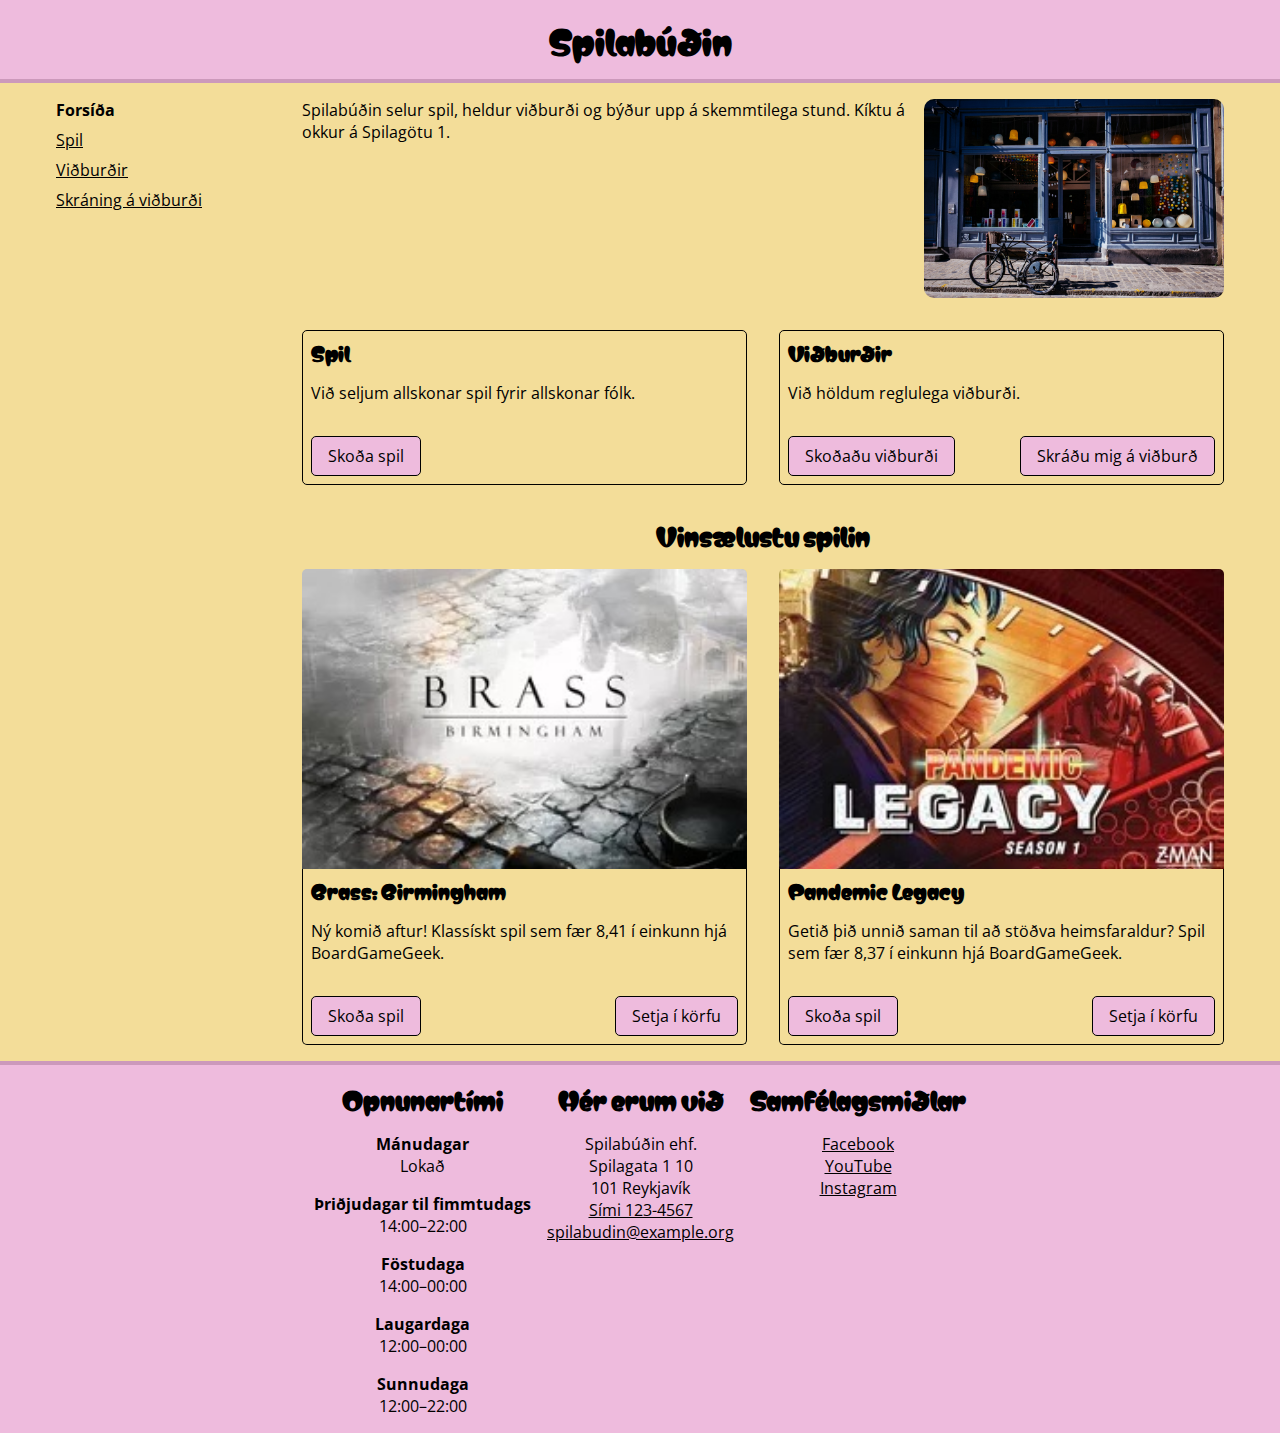
==== index.html @ 7fd832c2 "First commit" ====
<!DOCTYPE html>
<html lang="is">

<head>
  <meta charset="utf-8">
  <title>Spilabúðin</title>
  <link rel="stylesheet" href="./styles.css">
  <meta name="description"
    content="Spilabúðin selur spil, heldur viðburði og býður upp á skemmtilega stund. Kíktu á okkur á Spilagötu 1.">
  <meta property="og:title" content="Spilabúðin">
  <meta property="og:description"
    content="Spilabúðin selur spil, heldur viðburði og býður upp á skemmtilega stund. Kíktu á okkur á Spilagötu 1.">
  <meta property="og:image" content="./myndir/sharing.jpg">
</head>

<body>
  <div class="wrapper">
    <header>
      <h1>Spilabúðin</h1>
    </header>

    <p class="sr-only"><a href="#efni">Beint í efni</a></p>

    <div class="wrapper-content">
      <nav class="wrapper-nav">
        <ul>
          <li><strong>Forsíða</strong></li>
          <li><a href="sidur/spil.html">Spil</a></li>
          <li><a href="sidur/vidburdir.html">Viðburðir</a></li>
          <li><a href="sidur/skraning.html">Skráning á viðburði</a></li>
        </ul>
      </nav>

      <main id="efni" class="wrapper-main">
        <div class="content">

          <div class="intro">
            <img src="./myndir/spilabudin.jpg"
              alt="Inngangur að Spilabúðinni, blámálað hús með stórum gluggum. Í gluggunum eru litríkir hlutir. Fyrir framan húsið er hjól.">

            <p>Spilabúðin selur spil, heldur viðburði og býður upp á skemmtilega stund. Kíktu á okkur á Spilagötu 1.</p>
          </div>

          <div class="cards">
            <div class="content">
              <section class="card">
                <div class="content">
                  <h3 class="title">Spil</h3>
                  <div class="text">
                    <p>Við seljum allskonar spil fyrir allskonar fólk.</p>
                  </div>
                  <div class="actions">
                    <a href="./sidur/spil.html" class="button">Skoða spil</a>
                  </div>
                </div>
              </section>

              <section class="card">
                <div class="content">
                  <h3 class="title">Viðburðir</h3>
                  <div class="text">
                    <p>Við höldum reglulega viðburði.</p>
                  </div>
                  <div class="actions">
                    <a class="button" href="./sidur/vidburdir.html">Skoðaðu viðburði</a> <a class="button"
                      href="./sidur/skraning.html">Skráðu mig á viðburð</a>
                  </div>
                </div>
              </section>
            </div>
          </div>

          <div class="cards">
            <h2 class="title">Vinsælustu spilin</h2>
            <div class="content">
              <section class="card">
                <div class="image"><img src="./myndir/brass.jpg" alt="Mynd af boxi spilsins Brass: Birmingham"></div>
                <div class="content">
                  <h3 class="title">Brass: Birmingham</h3>
                  <div class="text">
                    <p>Ný komið aftur! Klassískt spil sem fær 8,41 í einkunn hjá BoardGameGeek.
                    </p>
                  </div>
                  <div class="actions">
                    <a href="./sidur/spil.html" class="button">Skoða spil</a>

                    <!-- Rétt leið til að útbúa form, þó ekkert virki... -->
                    <form method="post" action=".">
                      <input type="hidden" name="id" value="1">
                      <button class="button">Setja í körfu</button>
                    </form>
                  </div>
                </div>

              </section>

              <section class="card">
                <div class="image"><img class="image" src="./myndir/pandemic.jpg"
                    alt="Mynd af boxi spilsins Pandemic Legacy"></div>
                <div class="content">
                  <h3 class="title">Pandemic Legacy</h3>
                  <div class="text">
                    <p>Getið þið unnið saman til að stöðva heimsfaraldur? Spil sem fær 8,37 í einkunn hjá BoardGameGeek.
                    </p>
                  </div>
                  <div class="actions">
                    <a href="./sidur/spil.html" class="button">Skoða spil</a>

                    <form method="post" action=".">
                      <input type="hidden" name="id" value="1">
                      <button class="button">Setja í körfu</button>
                    </form>
                  </div>
                </div>

              </section>
            </div>
          </div>
        </div>
      </main>
    </div>

    <footer>
      <section>
        <h2>Opnunartími</h2>
        <dl>
          <dt>Mánudagar</dt>
          <dd>Lokað</dd>
          <dt>Þriðjudagar til fimmtudags</dt>
          <dd>14:00–22:00</dd>
          <dt>Föstudaga</dt>
          <dd>14:00–00:00</dd>
          <dt>Laugardaga</dt>
          <dd>12:00–00:00</dd>
          <dt>Sunnudaga</dt>
          <dd>12:00–22:00</dd>
        </dl>
      </section>

      <section>
        <h2>Hér erum við</h2>
        <ul>
          <li>Spilabúðin ehf.</li>
          <li>Spilagata 1 10</li>
          <li>101 Reykjavík</li>
          <li><a href="tel:1234567">Sími 123-4567</a></li>
          <li>
            <a href="mailto:spilabudin@example.org">spilabudin@example.org</a>
          </li>
        </ul>
      </section>

      <section>
        <h2>Samfélagsmiðlar</h2>
        <ul>
          <li><a href="https://www.facebook.com/HaskoliIslands/">Facebook</a></li>
          <li><a href="https://www.youtube.com/user/HIvarp">YouTube</a></li>
          <li><a href="https://www.instagram.com/haskoli_islands/">Instagram</a></li>
        </ul>
      </section>
    </footer>
  </div>

</body>

</html>
---- styles.css ----
/* Setjum inn „reset“ sem fjarlægir margin og padding af öllu */
* {
  margin: 0;
  padding: 0;
}

/* Reiknum stærð á öllum boxum sem border-box */
html {
  box-sizing: border-box;
}
/* og látum erfast á allt */
*,
*:before,
*:after {
  box-sizing: inherit;
}

/* hjálpar class sem felur sjónrænt en skjálesarar lesa */
.sr-only:not(:focus):not(:active) {
  clip: rect(0 0 0 0);
  clip-path: inset(50%);
  height: 1px;
  overflow: hidden;
  position: absolute;
  white-space: nowrap;
  width: 1px;
}

/* Stillingar */

:root {
  --font-size-base: 16px;
  --font-size-headings: 1.5rem;

  /* Grunn bilið okkar er 1rem == 16px */
  --spacing: 1rem;

  /* Hámarks og lágmarks breidd á efni */
  --max-width: 1200px;
  --min-width-image: 200px;
  --max-width-image: 300px;
  --max-width-footer-section: 250px;

  /* Border breiddir */
  --border-width: 1px;
  --border-radius-regular: 5px;
  --border-radius-image: 10px;
  --border-regular: 1px solid #000; /* todo longhand */
  --border-with-background: 4px solid #cc99bb;

  /* Litir */
  /** Litir með nafni **/
  --color-yellow: #f3dd99;
  --color-white: #ffffff;
  --color-purple: #eebbdd;
  --color-purple-dark: #cc99bb;

  /** Litir með notkun **/
  --color-background-primary: var(--color-yellow);
  --color-background-secondary: var(--color-purple);
  --color-background-form: var(--color-white);
  --color-border-with-background: var(--color-purple-dark);

  /* Letur stillingar */
  --font-base-size: 1rem;
  --font-family-base: 'Open Sans', Arial, Helvetica, sans-serif;
  --font-family-heading: 'Matemasie-Regular', 'Comic Sans MS', cursive;
}

/* Almennt */

/** Letur og stærðir **/

/*** Grunnstærð er 16px ***/
html {
  font-size: var(--font-size-base);
}

/*** Leturgerðir sem við sækjum úr fonts/ möppu ***/
@font-face {
  font-family: 'Matemasie-Regular';
  font-style: normal;
  font-weight: 400;
  font-display: swap;
  src: url('./fonts/Matemasie-Regular.ttf') format('woff2');
}

@font-face {
  font-family: 'Open Sans';
  font-style: normal;
  font-weight: 400;
  font-display: swap;
  src: url('./fonts/OpenSans-VariableFont_wdth\,wght.ttf') format('woff2');
}

@font-face {
  font-family: 'Open Sans';
  font-weight: 700;
  src: url('./fonts/OpenSans-VariableFont_wdth\,wght.ttf') format('woff2');
}

/*** Allt meginmál notar open sans ***/
html,
input,
select,
button {
  font-family: var(--font-family-base);
}

/*** Allar fyrirsagnir nota Matemasie regular ***/
h1,
h2,
h3,
legend {
  font-family: var(--font-family-heading);
}

/** Lætur myndir aldrei taka meira pláss en foreldri skilgreinir **/
img {
  max-width: 100%;
}

/** Litur á hlekkjum erfist frá foreldri **/
a {
  color: inherit;
}

/** „Til baka á forsíðu“ hlekkur **/
.back {
  margin-top: var(--spacing);
}

/** Almennt takka útlit, getur virkað á bæði <a> og <button> **/
.button {
  display: inline-block;
  padding: calc(var(--spacing) * 0.5) var(--spacing);
  border: var(--border-regular);
  border-radius: var(--border-radius-regular);
  border-width: var(--border-width);

  background-color: var(--color-background-secondary);
  font-size: 1rem;
  text-decoration: none;
}

/**
 * Eftirfarandi setur upp grunn umbrot (layout) síðu með flexbox.
 * Við förum yfir flexbox í viku 4 en þangað til er hægt að nota þetta
 * sem grunn og án breytinga.
 * Athugið að til þess að þetta virki þar að setja <div class="wrapper"> utan um allt efni 
 * innan <body>.
 */
.wrapper {
  display: flex;
  flex-direction: column;
  align-items: center;
  gap: var(--spacing);

  width: 100%;
  min-height: 100vh;

  background-color: var(--color-background-primary);
}

.wrapper .wrapper-content {
  flex: 1;

  display: flex;
  gap: var(--spacing);

  padding-left: var(--spacing);
  padding-right: var(--spacing);
  width: 100%;
  max-width: var(--max-width);
}

.wrapper .wrapper-nav {
  flex: 1;
}

.wrapper .wrapper-main {
  flex: 4;
}

/* Það sem fylgir er tillaga að uppbyggingu á selectorum fyrir verkefnið */

/** Haus á síðum **/

header {
  padding: var(--spacing) calc(var(--spacing) * 1.5);
  width: 100%;

  background-color: var(--color-background-secondary);
  border-bottom: var(--border-with-background);
  text-align: center;
}

/** Valmynd **/

nav {
}

nav ul {
  list-style: none;
}

nav ul li {
  margin-bottom: calc(var(--spacing) / 2);
  text-align: left;
}

/** Meginmál og efni forsíðu **/

main {
  width: 100%;
}

/**
 * notum þetta til að fá bil á milli eininga _almennt_
 * en ekki að hver eining þurfi að huga að bili
 */
main > .content {
  display: flex;
  flex-direction: column;
  gap: calc(var(--spacing) * 2);
}

/*** Inngangsefni á forsíðu ***/

.intro {
  display: flex;
  justify-content: center;
  gap: var(--spacing);
}

.intro img {
  order: 1;

  max-width: var(--max-width-image);
  border-radius: var(--border-radius-image);
}

/** Cards **/

.cards {
  display: flex;
  flex-direction: column;
  gap: var(--spacing);
}

.cards > .title {
  width: 100%;
  text-align: center;
}

.cards > .content {
  display: flex;
  justify-content: center;
  gap: calc(var(--spacing) * 2);
  flex-wrap: wrap;

  width: 100%;
}

/** Card **/

.card {
  display: flex;
  flex-direction: column;

  /* hér verðum við að reikna út breidd svo að flex-wrap virki */
  width: calc(50% - var(--spacing));
}

.card > .image {
  width: 100%;
}

.card > .image img {
  display: block;

  border-top-left-radius: var(--border-radius-regular);
  border-top-right-radius: var(--border-radius-regular);
  width: 100%;
  height: 300px;
  object-fit: cover;
  object-position: 50% 50%;
}

.card > .content {
  flex: 1;

  display: flex;
  flex-direction: column;
  gap: var(--spacing);

  padding: calc(var(--spacing) / 2);
  border: var(--border-regular);
  border-top: 0;
  border-bottom-left-radius: var(--border-radius-regular);
  border-bottom-right-radius: var(--border-radius-regular);
}

/**
 * notum nýja selectora! brotið niður
 * .card            <- veljum öll .card
 * :not(            <- nema, við viljum ef _ekki_...
 *   :has(> .image) <- .image sem strangt barn .card
 * )                <- endir á :not()
 * > .content       <- sem er strax barn af .card
 * Þ.e.a.s. fyrir .card sem hefur ekki .image, setja border + radíus á allt .content
 */
.card:not(:has(> .image)) > .content {
  border: var(--border-regular);
  border-radius: var(--border-radius-regular);
}

.card > .content > .text {
  flex: 1;
}

.card > .content > .actions {
  display: flex;
  justify-content: space-between;
  gap: var(--spacing);

  margin-top: var(--spacing);
}

/** Fótur **/

footer {
  display: flex;
  justify-content: center;
  gap: var(--spacing);

  padding-top: var(--spacing);
  border-top: 4px solid var(--color-border-with-background);
  width: 100%;

  background-color: var(--color-background-secondary);
  text-align: center;
}

footer > section {
  max-width: var(--max-width-footer-section);
}

footer ul {
  list-style: none;
}

footer h2 {
  margin-bottom: var(--spacing);
}

/*** Opnunartími ***/

dt {
  font-weight: bold;
}

dd {
  margin-bottom: var(--spacing);
}

/** Spilasíða, töflustílar **/

table {
  margin-bottom: var(--spacing);
  border-spacing: 0;
}

table th,
table td {
  padding: calc(var(--spacing) / 2);
  text-align: left;
}

table tr th:first-child,
table tr td:first-child {
  border-top-left-radius: var(--border-radius-regular);
  border-bottom-left-radius: var(--border-radius-regular);
}

table tr th:last-child,
table tr td:last-child {
  border-top-right-radius: var(--border-radius-regular);
  border-bottom-right-radius: var(--border-radius-regular);
}

table tbody tr:nth-child(2n + 1) {
  background-color: var(--color-background-secondary);
}

table img {
  width: 100%;
  min-width: var(--min-width-image);
  max-width: var(--max-width-image);
}

table td:last-child {
  white-space: nowrap;
}

/** Viðburðir **/

.event {
  clear: left;

  width: 100%;
  margin-bottom: calc(var(--spacing) * 2);
}

.event .title {
  margin-bottom: var(--spacing);
}

.event .content {
  width: 100%;
}

.event img {
  float: left;

  margin-right: var(--spacing);
  margin-bottom: var(--spacing);
}

.event .register {
  clear: both;
}

/** Skráningarform **/

fieldset {
  border: 0;
}

fieldset legend {
  margin-bottom: var(--spacing);
  font-size: var(--font-size-headings);
}

fieldset input,
fieldset select,
fieldset textarea {
  padding: calc(var(--spacing) * 0.5);
  width: 100%;
  border: var(--border-regular);

  background-color: var(--color-background-form);
}

fieldset input[type='checkbox'] {
  display: inline-block;
  margin-right: calc(var(--spacing) * 0.5);
  width: auto;
}
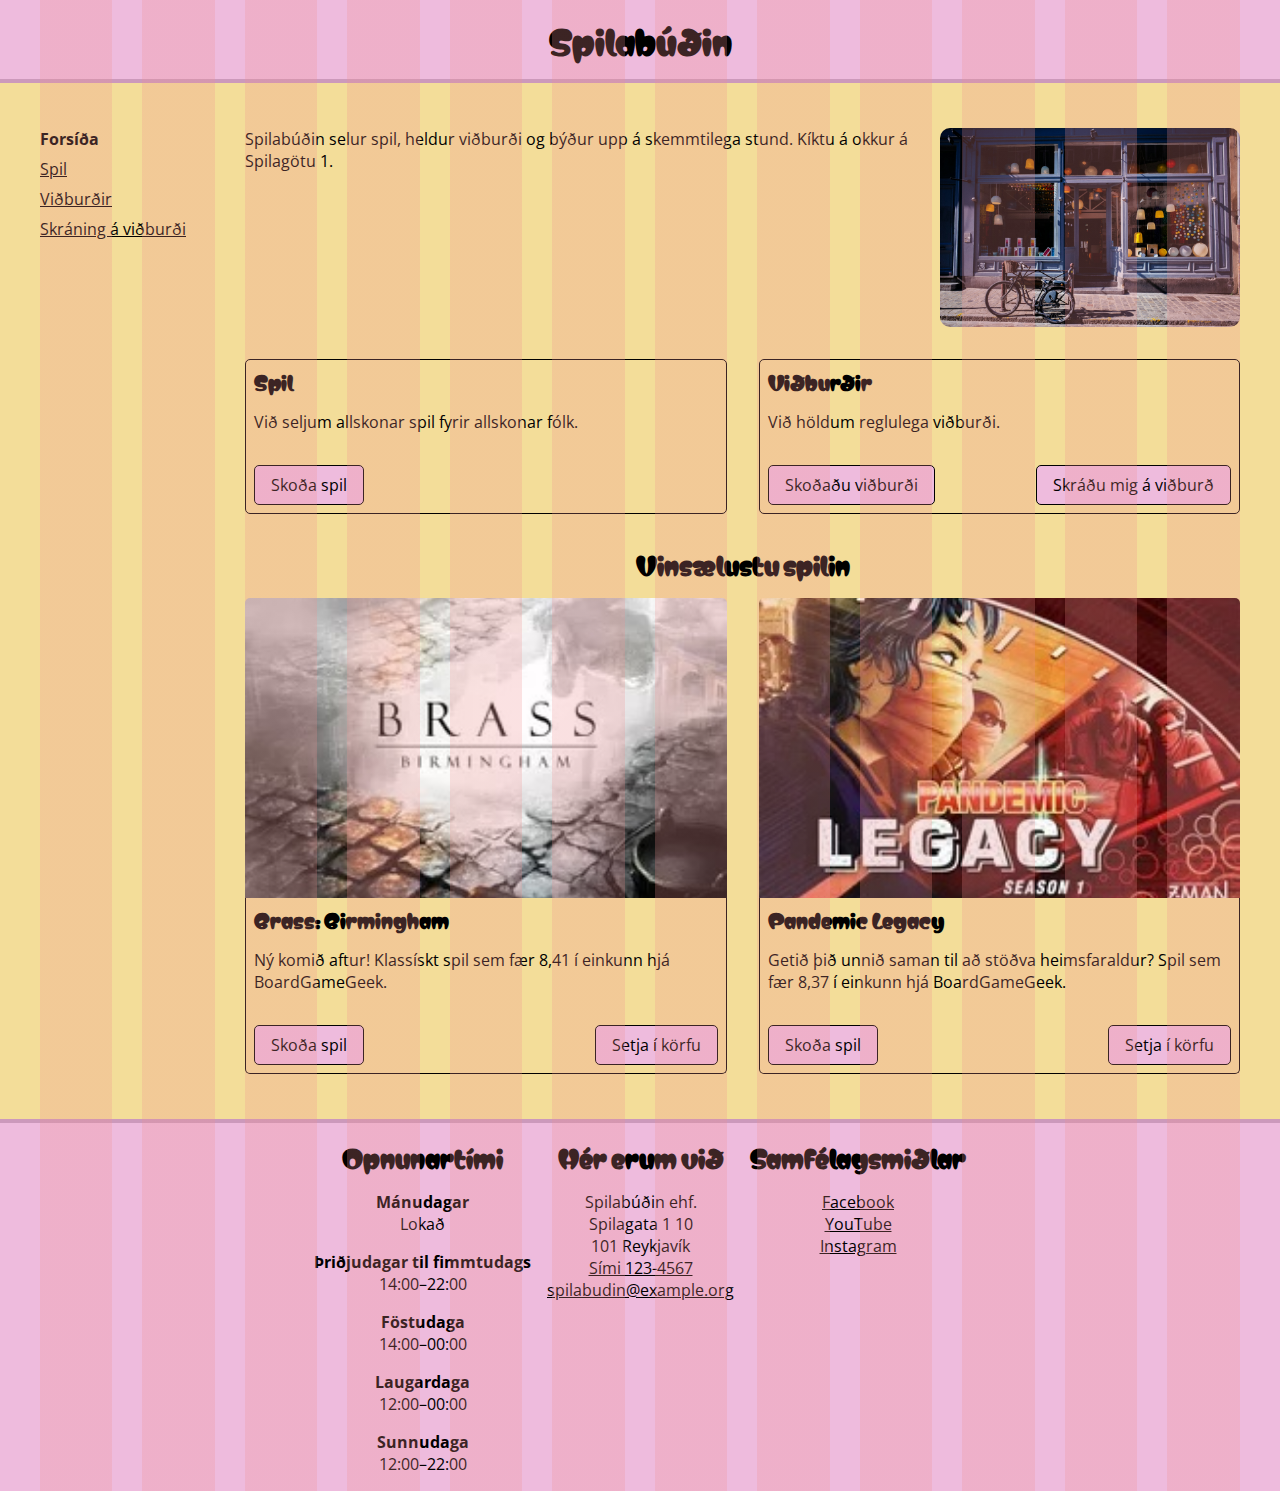
==== commit a57b21a6: "Breytingar eftir fyrirlestur" ====
--- a/index.html
+++ b/index.html
@@ -3,8 +3,10 @@
 
 <head>
   <meta charset="utf-8">
+  <meta name="viewport" content="width=device-width, initial-scale=1">
   <title>Spilabúðin</title>
   <link rel="stylesheet" href="./styles.css">
+  <link rel="stylesheet" href="./grid.css">
   <meta name="description"
     content="Spilabúðin selur spil, heldur viðburði og býður upp á skemmtilega stund. Kíktu á okkur á Spilagötu 1.">
   <meta property="og:title" content="Spilabúðin">
--- a/styles.css
+++ b/styles.css
@@ -41,6 +41,22 @@
   --max-width-image: 300px;
   --max-width-footer-section: 250px;
 
+  /* Bil á milli „stærri“ eininga (header, efnisbox, footer) */
+  --vertical-space: calc(var(--gutter) * 1);
+  --vertical-space-large: calc(var(--gutter) * 1.5);
+
+  /* Grid stillingar */
+  --columns: 12;
+  --gutter: 30px;
+  --offset: 20px;
+  /* Breidd á efni með offset */
+  --width-offset: calc(100% - (2 * var(--offset)));
+
+  /* Transitions */
+  --transition-time-short: 300ms;
+  --transition-time-long: 600ms;
+  --transition-timing-function: ease-in-out;
+
   /* Border breiddir */
   --border-width: 1px;
   --border-radius-regular: 5px;
@@ -150,11 +166,15 @@
  * Athugið að til þess að þetta virki þar að setja <div class="wrapper"> utan um allt efni 
  * innan <body>.
  */
-.wrapper {
-  display: flex;
-  flex-direction: column;
-  align-items: center;
-  gap: var(--spacing);
+
+ .wrapper {
+  /* Notum grid hér til að setja upp bil á milli header, meginmáls og fóts */
+  display: grid;
+  grid-template-rows: auto;
+  grid-template-columns: 100%;
+  /* grid items eru miðjuð */
+  justify-items: center;
+  gap: var(--vertical-space);
 
   width: 100%;
   min-height: 100vh;
@@ -162,24 +182,54 @@
   background-color: var(--color-background-primary);
 }
 
+@media (min-width: 320px) {
+  .wrapper {
+    gap: var(--vertical-space-large);
+  }
+}
+
+@media (min-width: 800px) {
+  .wrapper .wrapper-content {
+    display: grid;
+    grid-template-columns: repeat(var(--columns), 1fr);
+    gap: var(--gutter);
+  }
+  .wrapper .wrapper-nav {
+    grid-column: span 2;
+  }
+  .wrapper .wrapper-main {
+    grid-column: span 10;
+  }
+}
+
+@media (min-width: 800px) {
+  .wrapper {
+    gap: var(--vertical-space-large);
+  }
+}
+
+
 .wrapper .wrapper-content {
-  flex: 1;
-
-  display: flex;
-  gap: var(--spacing);
-
-  padding-left: var(--spacing);
-  padding-right: var(--spacing);
-  width: 100%;
+  width: var(--width-offset);
   max-width: var(--max-width);
 }
 
 .wrapper .wrapper-nav {
-  flex: 1;
-}
-
-.wrapper .wrapper-main {
-  flex: 4;
+  margin-bottom: var(--spacing);
+}
+
+@media (min-width: 800px) {
+  .wrapper .wrapper-content {
+    display: grid;
+    grid-template-columns: repeat(var(--columns), 1fr);
+    gap: var(--gutter);
+  }
+  .wrapper .wrapper-nav {
+    grid-column: span 2;
+  }
+  .wrapper .wrapper-main {
+    grid-column: span 10;
+  }
 }
 
 /* Það sem fylgir er tillaga að uppbyggingu á selectorum fyrir verkefnið */
@@ -456,4 +506,4 @@
   display: inline-block;
   margin-right: calc(var(--spacing) * 0.5);
   width: auto;
-}+}
--- a/grid.css
+++ b/grid.css
@@ -0,0 +1,36 @@
+/* https://css-tricks.com/building-css-grid-overlay/ */
+:root {
+  --grid-color: hsla(0, 75%, 75%, 0.25);
+  --grid-repeating-width: calc(100% / var(--columns));
+  --grid-column-width: calc((100% / var(--columns)) - var(--gutter));
+  --grid-background-width: calc(100% + var(--gutter));
+  --grid-background-columns: repeating-linear-gradient(
+    to right,
+    var(--grid-color),
+    var(--grid-color) var(--grid-column-width),
+    transparent var(--grid-column-width),
+    transparent var(--grid-repeating-width)
+  );
+}
+html {
+  position: relative;
+}
+html::before {
+  content: '';
+  position: absolute;
+  top: 0;
+  right: 0;
+  bottom: 0;
+  left: 0;
+  
+  margin-right: auto;
+  margin-left: auto;
+  
+  width: calc(100% - (2 * var(--offset)));
+  max-width: var(--max-width);
+  min-height: 100vh;
+  background-image: var(--grid-background-columns);
+  background-size: var(--grid-background-width) 100%;
+  z-index: 1000;
+  pointer-events: none;
+}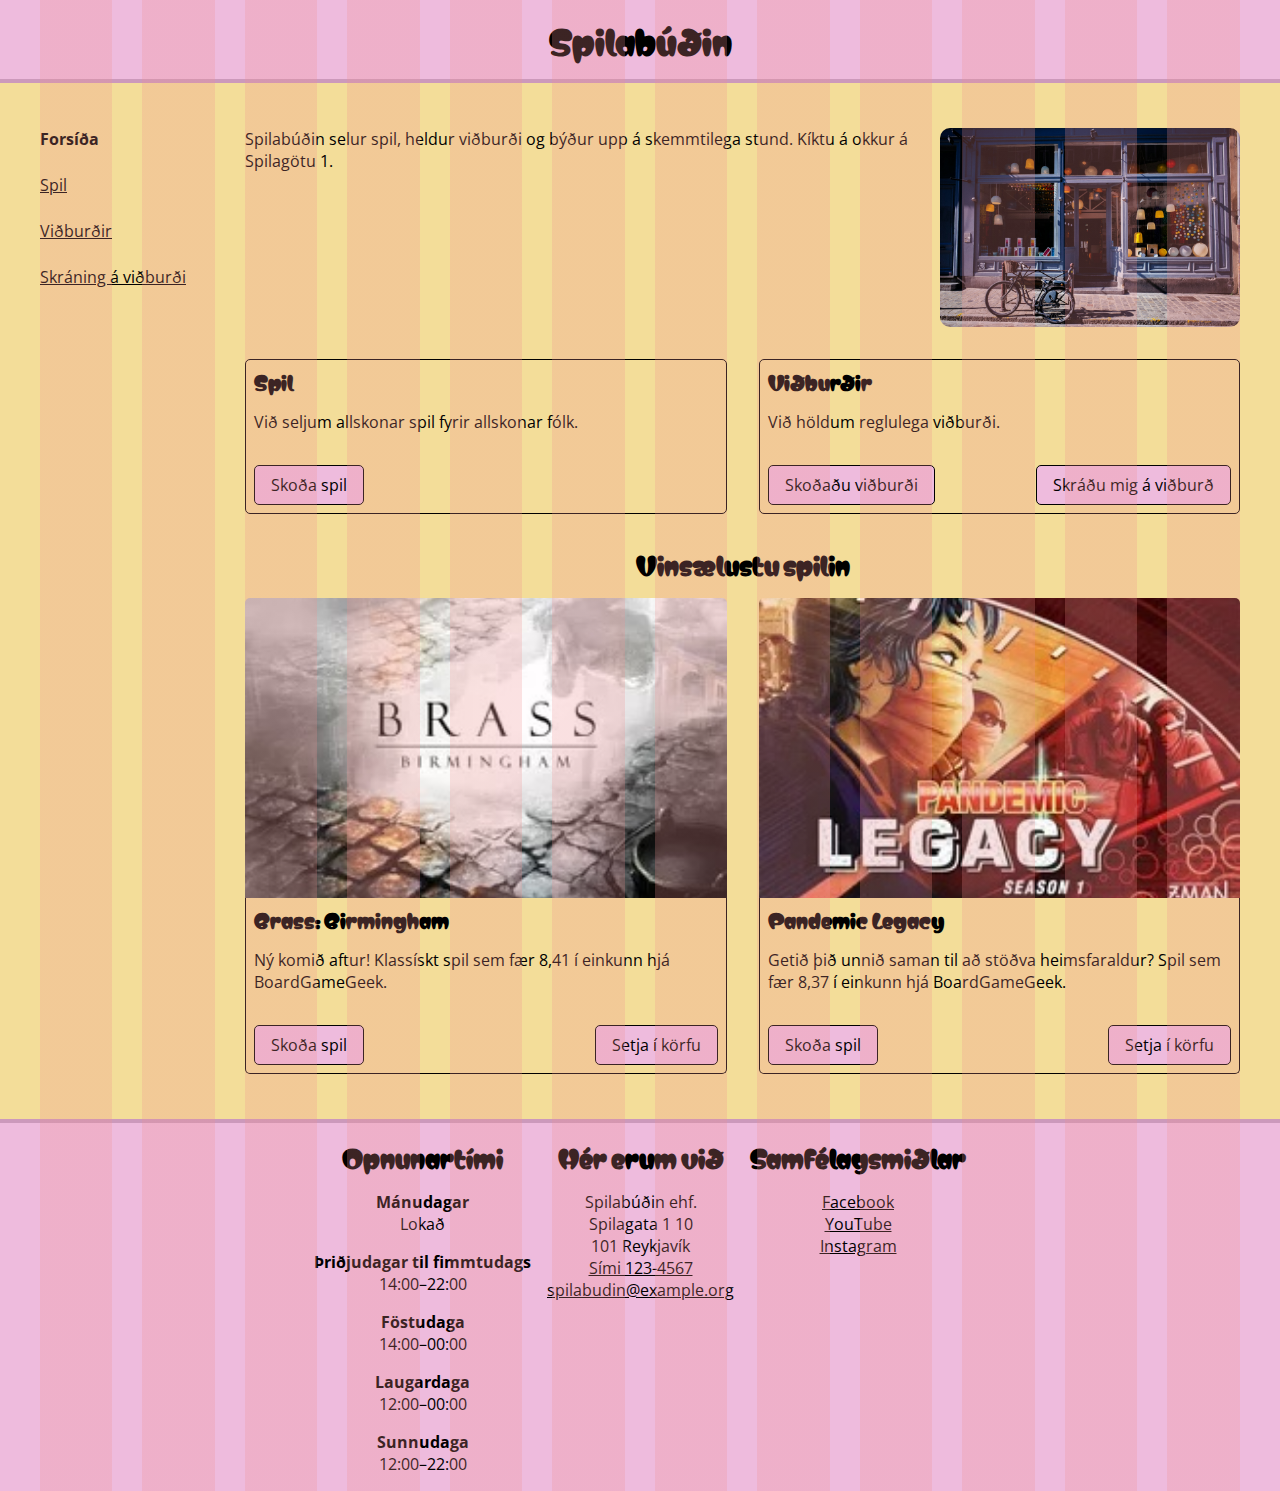
==== commit cf8327a0: "Búinn að eyða of miklum tíma í þetta verkefni, no progress" ====
--- a/index.html
+++ b/index.html
@@ -55,7 +55,7 @@
                     <a href="./sidur/spil.html" class="button">Skoða spil</a>
                   </div>
                 </div>
-              </section>
+              </section> 
 
               <section class="card">
                 <div class="content">
@@ -70,7 +70,7 @@
                 </div>
               </section>
             </div>
-          </div>
+          </div> 
 
           <div class="cards">
             <h2 class="title">Vinsælustu spilin</h2>
--- a/styles.css
+++ b/styles.css
@@ -182,50 +182,86 @@
   background-color: var(--color-background-primary);
 }
 
+.wrapper .wrapper-content {
+  width: var(--width-offset);
+  max-width: var(--max-width);
+}
+
+.wrapper .wrapper-nav {
+  margin-bottom: var(--spacing);
+  
+}
+
+@media (max-width: 320px) {
+  .wrapper-content {
+    display: block;
+  }
+  .wrapper .wrapper-nav ul {
+    display: block;
+    text-align: center;
+    padding: 0;
+  }
+}
+
 @media (min-width: 320px) {
+  .wrapper-content {
+    display: grid;
+  }
+  .wrapper-main {
+    grid-template-columns: 1fr;
+  }
+}
+
+
+@media (min-width: 500px) {
+  .wrapper-content {
+    display: grid;
+    grid-template-columns: 1fr;
+  }
+  .wrapper .wrapper-nav {
+    text-align: center;
+    grid-column: span 2;
+  }
+  .wrapper .wrapper-nav ul {
+    display: flex;
+    justify-content: center;
+    gap: var(--spacing);
+  }
+}
+
+@media (min-width: 700px) {
+  .wrapper-content {
+    grid-template-columns: 1fr;
+  }
+  .wrapper .wrapper-nav {
+    text-align: center;
+    grid-column: span 2;
+  }
+  .wrapper .wrapper-nav ul {
+    display: flex;
+    justify-content: center;
+    gap: var(--spacing);
+  }
+}
+
+@media (min-width: 800px) {
   .wrapper {
     gap: var(--vertical-space-large);
   }
-}
-
-@media (min-width: 800px) {
   .wrapper .wrapper-content {
     display: grid;
     grid-template-columns: repeat(var(--columns), 1fr);
     gap: var(--gutter);
+    
+    max-width: var(--max-width);
   }
   .wrapper .wrapper-nav {
     grid-column: span 2;
   }
-  .wrapper .wrapper-main {
-    grid-column: span 10;
-  }
-}
-
-@media (min-width: 800px) {
-  .wrapper {
-    gap: var(--vertical-space-large);
-  }
-}
-
-
-.wrapper .wrapper-content {
-  width: var(--width-offset);
-  max-width: var(--max-width);
-}
-
-.wrapper .wrapper-nav {
-  margin-bottom: var(--spacing);
-}
-
-@media (min-width: 800px) {
-  .wrapper .wrapper-content {
-    display: grid;
-    grid-template-columns: repeat(var(--columns), 1fr);
-    gap: var(--gutter);
-  }
-  .wrapper .wrapper-nav {
-    grid-column: span 2;
+  .wrapper .wrapper-nav ul {
+    display: flex;
+    flex-direction: column;
+    flex: 0 1 200px;
   }
   .wrapper .wrapper-main {
     grid-column: span 10;
@@ -377,6 +413,16 @@
   margin-top: var(--spacing);
 }
 
+/* Animations */
+@keyframes fadeIn {
+  0% {
+    opacity: 0;
+  }
+  100% {
+    opacity: 1;
+  }
+}
+
 /** Fótur **/
 
 footer {
--- a/grid.css
+++ b/grid.css
@@ -12,9 +12,11 @@
     transparent var(--grid-repeating-width)
   );
 }
+
 html {
   position: relative;
 }
+
 html::before {
   content: '';
   position: absolute;
